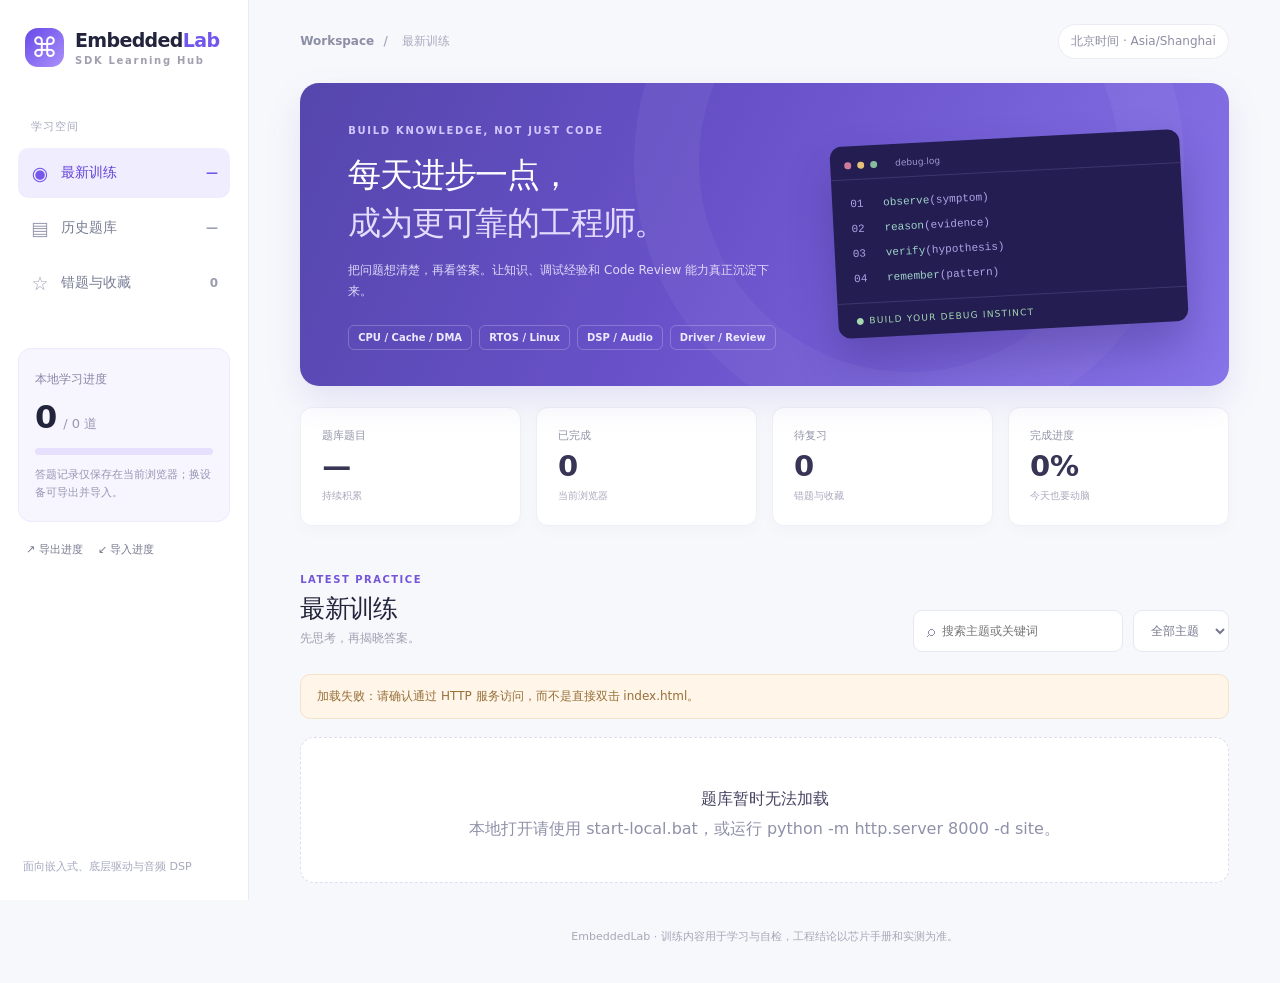
==== site/index.html @ 9aa1ef5d "feat: add interactive SDK practice website and 21 archived questions" ====
<!doctype html>
<html lang="zh-CN">
<head>
  <meta charset="utf-8">
  <meta name="viewport" content="width=device-width, initial-scale=1">
  <meta name="theme-color" content="#f8f9fd">
  <meta name="description" content="嵌入式 SDK 每日训练：知识问答、Code Review、选择题、填空题与历史复习。">
  <title>Embedded SDK Learning Hub</title>
  <link rel="stylesheet" href="./styles.css">
  <script defer src="./app.js"></script>
</head>
<body>
 <div class="layout">
  <aside class="sidebar">
   <div class="brand"><span class="brand-icon">⌘</span><div><strong>Embedded<span>Lab</span></strong><small>SDK Learning Hub</small></div></div>
   <div class="sidebar-label">学习空间</div>
   <nav aria-label="学习导航">
    <button class="nav active" data-view="latest"><span class="nav-ico">◉</span> 最新训练 <span class="nav-meta" id="latest-count">—</span></button>
    <button class="nav" data-view="all"><span class="nav-ico">▤</span> 历史题库 <span class="nav-meta" id="all-count">—</span></button>
    <button class="nav" data-view="wrong"><span class="nav-ico">☆</span> 错题与收藏 <span class="nav-meta" id="wrong-count">0</span></button>
   </nav>
   <div class="side-card"><span class="subtle">本地学习进度</span><div class="side-numbers"><strong id="side-done">0</strong><span id="side-total">/ 0 道</span></div><div class="meter"><span id="side-meter"></span></div><p>答题记录仅保存在当前浏览器；换设备可导出并导入。</p></div>
   <div class="sidebar-actions"><button class="quiet" id="export-btn">↗ 导出进度</button><button class="quiet" id="import-btn">↙ 导入进度</button><input hidden id="import-file" type="file" accept="application/json,.json"></div>
   <div class="side-footer">面向嵌入式、底层驱动与音频 DSP</div>
  </aside>
  <main class="main">
   <header class="topbar"><span class="crumb">Workspace <span>/</span> <span id="breadcrumb">最新训练</span></span><span class="tz-pill">北京时间 · Asia/Shanghai</span></header>
   <section class="hero"><div class="hero-body"><span class="eyebrow">BUILD KNOWLEDGE, NOT JUST CODE</span><h1>每天进步一点，<br><em>成为更可靠的工程师。</em></h1><p>把问题想清楚，再看答案。让知识、调试经验和 Code Review 能力真正沉淀下来。</p><div class="hero-pills"><span>CPU / Cache / DMA</span><span>RTOS / Linux</span><span>DSP / Audio</span><span>Driver / Review</span></div></div><div class="hero-art" aria-hidden="true"><div class="art-window"><div class="art-head"><i></i><i></i><i></i><span>debug.log</span></div><div class="art-lines"><span>01&nbsp;&nbsp; <b>observe</b>(symptom)</span><span>02&nbsp;&nbsp; <b>reason</b>(evidence)</span><span>03&nbsp;&nbsp; <b>verify</b>(hypothesis)</span><span>04&nbsp;&nbsp; <b>remember</b>(pattern)</span></div><div class="art-success">● BUILD YOUR DEBUG INSTINCT</div></div></div></section>
   <section class="stats"><div class="stat"><small>题库题目</small><strong id="stat-total">—</strong><span>持续积累</span></div><div class="stat"><small>已完成</small><strong id="stat-done">0</strong><span>当前浏览器</span></div><div class="stat"><small>待复习</small><strong id="stat-wrong">0</strong><span>错题与收藏</span></div><div class="stat"><small>完成进度</small><strong id="stat-percent">0%</strong><span>今天也要动脑</span></div></section>
   <section class="content">
    <div class="section-head"><div><span class="section-kicker" id="section-kicker">LATEST PRACTICE</span><h2 id="section-title">最新训练</h2><p id="section-caption">先思考，再揭晓答案。</p></div><div class="filter-row"><label class="search"><span>⌕</span><input type="search" id="search" placeholder="搜索主题或关键词" autocomplete="off"></label><select id="topic-filter" aria-label="按主题筛选"><option value="">全部主题</option></select></div></div>
    <div class="notice" id="notice" role="status" hidden></div>
    <div id="question-list" aria-live="polite"><p class="loading">正在加载题库……</p></div>
   </section>
   <footer>EmbeddedLab · 训练内容用于学习与自检，工程结论以芯片手册和实测为准。</footer>
  </main>
 </div>
</body>
</html>
---- site/styles.css ----
:root{font-family:Inter,"Microsoft YaHei","PingFang SC",system-ui,-apple-system,sans-serif;color:#22243b;background:#f7f8fc;font-synthesis:none}*{box-sizing:border-box}body{margin:0}button,input,textarea,select{font:inherit}button{cursor:pointer}button:focus-visible,input:focus-visible,textarea:focus-visible,select:focus-visible{outline:3px solid #a89bff;outline-offset:2px}.layout{display:grid;grid-template-columns:249px minmax(0,1fr);min-height:100vh}.sidebar{background:#fff;border-right:1px solid #e9eaf3;min-height:100vh;padding:28px 18px 24px;position:sticky;top:0;align-self:start;max-height:100vh;display:flex;flex-direction:column;overflow-y:auto}.brand{display:flex;gap:11px;align-items:center;margin-bottom:52px;padding:0 7px}.brand-icon{display:grid;place-items:center;width:39px;height:39px;color:#fff;border-radius:13px;background:linear-gradient(135deg,#6749e7,#ab91fc);font-size:27px}.brand strong{font-size:19px;letter-spacing:-.65px}.brand strong span{color:#7357ed}.brand small{display:block;font-size:10px;font-weight:700;letter-spacing:1.7px;color:#a1a0af;margin-top:4px}.sidebar-label{margin:0 13px 14px;font-size:11px;color:#a5a8bb;letter-spacing:1.1px;font-weight:800}.sidebar nav{display:grid;gap:5px}.nav{width:100%;display:flex;align-items:center;gap:11px;background:transparent;border:0;text-align:left;color:#777d95;font-weight:650;font-size:14px;padding:14px 12px;border-radius:10px}.nav-ico{width:20px;font-size:19px;color:#9b9db3;text-align:center}.nav-meta{margin-left:auto;font-size:12px;color:#9a9db0}.nav:hover{background:#f8f6ff}.nav.active{background:#f0edff;color:#6243d9}.nav.active .nav-ico,.nav.active .nav-meta{color:#7658e8}.side-card{margin-top:40px;background:#f7f6ff;padding:19px 16px;border-radius:13px;border:1px solid #eee9ff}.subtle{font-size:12px;color:#8a85a5;font-weight:650}.side-numbers{display:flex;gap:6px;align-items:baseline;margin:9px 0}.side-numbers strong{font-size:32px;line-height:1.3}.side-numbers span{font-size:13px;color:#9996b2}.meter{height:7px;border-radius:5px;background:#e6e0fe;overflow:hidden}.meter span{display:block;width:0;height:100%;border-radius:5px;background:#795aef;transition:width .3s}.side-card p{font-size:11px;line-height:1.65;color:#9794b2;margin-bottom:0}.sidebar-actions{display:flex;gap:7px;flex-wrap:wrap;margin:14px 4px}.quiet{background:none;border:0;padding:6px 4px;color:#77788f;font-size:11px}.quiet:hover{color:#674adf}.side-footer{margin-top:auto;padding:18px 5px 0;font-size:11px;line-height:1.6;color:#a5a8bd}.main{max-width:1480px;width:100%;margin:0 auto;padding:0 clamp(20px,4vw,66px) 24px}.topbar{height:83px;display:flex;align-items:center;justify-content:space-between}.crumb{color:#8b8ea4;font-size:12px;font-weight:650}.crumb span{margin:0 5px;color:#aaa9be}.tz-pill{font-size:12px;background:white;border:1px solid #edecf4;padding:8px 12px;border-radius:30px;color:#8d8da3}.hero{border-radius:19px;display:flex;min-height:263px;background:linear-gradient(115deg,#5546ac 0%,#6952ca 45%,#8874e9 100%);overflow:hidden;position:relative;box-shadow:0 15px 35px rgba(99,77,191,.13)}.hero:before{content:"";position:absolute;width:420px;height:420px;border-radius:50%;border:65px solid rgba(255,255,255,.045);right:45px;top:-196px}.hero-body{position:relative;z-index:1;padding:36px clamp(26px,4vw,48px);max-width:700px;flex:1}.eyebrow{font-size:10px;letter-spacing:1.7px;font-weight:800;color:#d2c8ff}.hero h1{font-weight:780;letter-spacing:-1.2px;color:#fff;font-size:clamp(24px,2.6vw,37px);line-height:1.45;margin:13px 0 12px}.hero h1 em{font-style:normal;color:#e4dcff}.hero p{color:#e0dafa;font-size:12px;line-height:1.8;margin:0}.hero-pills{display:flex;gap:7px;flex-wrap:wrap;margin-top:22px}.hero-pills span{border:1px solid rgba(255,255,255,.22);border-radius:6px;color:#eceaff;padding:6px 9px;font-size:10px;font-weight:700}.hero-art{width:350px;flex-shrink:0;display:flex;align-items:center;margin-right:45px;position:relative}.art-window{background:#231d51;color:#b1a4e9;width:100%;border-radius:12px;box-shadow:0 25px 45px #30216650;transform:rotate(-3deg)}.art-head{padding:14px 14px 9px;border-bottom:1px solid #40346f;display:flex;gap:6px;align-items:center}.art-head i{width:7px;height:7px;border-radius:100%;background:#ce7c99}.art-head i:nth-child(2){background:#e4c078}.art-head i:nth-child(3){background:#87bb9b}.art-head span{font-size:9px;margin-left:12px;color:#a195ce}.art-lines{display:grid;gap:13px;font-family:ui-monospace,SFMono-Regular,Consolas,monospace;font-size:11px;padding:18px}.art-lines b{color:#9fd3c8;font-weight:500}.art-success{border-top:1px solid #40346f;padding:12px 18px;color:#a5d9b0;font-size:9px;letter-spacing:1.2px}.stats{display:grid;grid-template-columns:repeat(4,1fr);gap:15px;margin:21px 0 42px}.stat{background:#fff;border:1px solid #efeff6;border-radius:12px;display:flex;flex-direction:column;padding:20px 21px;min-height:119px;box-shadow:0 5px 16px rgba(46,43,100,.025)}.stat small{font-weight:700;color:#9395a8;font-size:11px}.stat strong{font-size:29px;line-height:1.25;color:#373455;margin:5px 0}.stat span{font-size:10px;color:#aba9bd}.section-head{display:flex;justify-content:space-between;align-items:flex-end;gap:20px;margin-bottom:22px}.section-kicker{color:#7455d8;font-weight:800;letter-spacing:1.5px;font-size:10px}.section-head h2{font-size:25px;letter-spacing:-.6px;margin:5px 0}.section-head p{font-size:12px;color:#a0a1b2;margin:5px 0}.filter-row{display:flex;gap:10px;flex-wrap:wrap}.search{display:flex;align-items:center;gap:7px;background:#fff;border:1px solid #e7e8f2;padding:0 13px;border-radius:9px;color:#8d8ba8;min-width:210px}.search input{border:0;padding:12px 0;background:transparent;width:160px;font-size:12px;outline:none}.filter-row select{background:#fff;border:1px solid #e7e8f2;padding:12px 13px;border-radius:9px;color:#77788f;font-size:12px;max-width:160px}.batch{margin:0 0 32px}.batch-title{display:flex;align-items:baseline;gap:12px;margin:0 0 14px}.batch-title h3{font-size:15px;margin:0;color:#44415f}.batch-title span{font-size:11px;color:#a0a1b7}.q-card{background:#fff;border:1px solid #ececf4;border-radius:13px;margin-bottom:13px;overflow:hidden;box-shadow:0 6px 20px rgba(58,48,95,.025)}.q-card-inner{padding:22px 25px}.q-heading{display:flex;align-items:center;gap:7px;flex-wrap:wrap}.tag{border-radius:5px;padding:5px 8px;background:#f0ebff;color:#6b4cda;font-size:10px;font-weight:750}.tag.review{background:#e6f5ed;color:#348966}.tag.choice{background:#e7f0fd;color:#326aba}.tag.fill{background:#fff0df;color:#bc7432}.difficulty{font-size:10px;color:#a4a3b6;margin-left:4px}.q-heading .fav-btn{margin-left:auto;border:1px solid transparent;background:none;color:#aaa9be;font-size:21px;padding:0 5px}.q-heading .fav-btn.active{color:#d1a039}.q-card h4{font-size:17px;letter-spacing:-.3px;margin:13px 0 10px;color:#34324e}.question-text{white-space:pre-line;color:#65667e;font-size:13px;line-height:1.85;margin:0 0 12px}.code{margin:13px 0 16px;background:#26233b;color:#f2efff;border-radius:9px;padding:15px 17px;font-family:ui-monospace,Consolas,monospace;line-height:1.75;white-space:pre-wrap;overflow-wrap:anywhere;font-size:12px;overflow:auto}.answers{display:grid;gap:9px;margin-top:16px}.option{display:flex;gap:11px;align-items:flex-start;border:1px solid #ebeaf5;border-radius:9px;padding:12px 13px;font-size:13px;color:#56576a;cursor:pointer}.option:has(input:checked){border-color:#a494ee;background:#f8f6ff}.option input{accent-color:#7050e3;margin-top:2px}.fill-input,.draft-area{border:1px solid #e4e4f0;border-radius:9px;background:#fff;width:100%;padding:13px;font-size:13px;color:#34324e}.draft-area{min-height:85px;resize:vertical}.q-actions{display:flex;gap:10px;flex-wrap:wrap;align-items:center;margin-top:17px}.btn{border:0;border-radius:8px;background:#7253e6;color:white;font-size:12px;font-weight:750;padding:10px 16px}.btn:hover{background:#6140dc}.btn.secondary{background:#f1effe;color:#7555d8}.btn.secondary:hover{background:#e7e1ff}.btn.outline{background:white;color:#7c7d95;border:1px solid #e2e2ee}.feedback{font-size:12px;font-weight:700;color:#966d29;margin-top:12px}.feedback.good{color:#268458}.answer-panel{margin:0 25px 22px;border-top:1px dashed #e4e0f2;padding-top:20px}.answer-panel h5{font-size:12px;color:#694bd1;letter-spacing:.2px;margin:0 0 9px}.answer-panel p{font-size:13px;line-height:1.95;white-space:pre-line;color:#454660}.diagnostic{background:#f6f4ff;border-left:3px solid #9d85ed;padding:11px 14px;border-radius:4px;margin-top:12px;font-size:12px;line-height:1.8;color:#6d6595}.empty{text-align:center;background:white;border-radius:14px;border:1px dashed #dedcf0;padding:42px 16px;color:#8f91a8}.empty strong{display:block;color:#474563;font-size:16px;margin:9px}.notice{border-radius:10px;background:#fff5e9;color:#977038;border:1px solid #f4e2c9;padding:13px 16px;font-size:12px;margin-bottom:18px}.loading{color:#9698aa;padding:25px}.done-dot{display:inline-flex;font-size:10px;color:#3d9c75;background:#eaf7f1;border-radius:5px;padding:5px 8px;font-weight:800}.footer-note{font-size:11px;color:#aaaabb}footer{text-align:center;color:#a7a7b7;font-size:11px;margin:46px 0 15px}@media (max-width:1040px){.hero-art{width:255px;margin-right:23px}.art-lines{font-size:9px}.stats{gap:10px}.stat{padding:18px 12px}}@media (max-width:800px){.layout{grid-template-columns:minmax(0,1fr)}.sidebar{position:relative;min-height:0;max-height:none;padding:16px 18px;display:block}.brand{margin:0 0 15px}.sidebar-label,.side-card,.side-footer,.sidebar-actions{display:none}.sidebar nav{display:flex;gap:7px}.nav{width:auto;flex:1;white-space:nowrap;padding:11px 7px;font-size:12px;justify-content:center;gap:5px}.nav-ico{font-size:16px;width:auto}.main{padding:0 16px}.topbar{height:57px}.hero-art{display:none}.hero{min-height:0}.hero-body{padding:27px}.hero h1{font-size:26px}.stats{margin:16px 0 32px;grid-template-columns:repeat(2,1fr)}.section-head{align-items:stretch;flex-direction:column}.filter-row{width:100%}.search{flex:1}.search input{width:100%}.q-card-inner{padding:18px}.answer-panel{margin:0 18px 18px}}@media (prefers-reduced-motion:reduce){*,*:before,*:after{transition:none!important}}
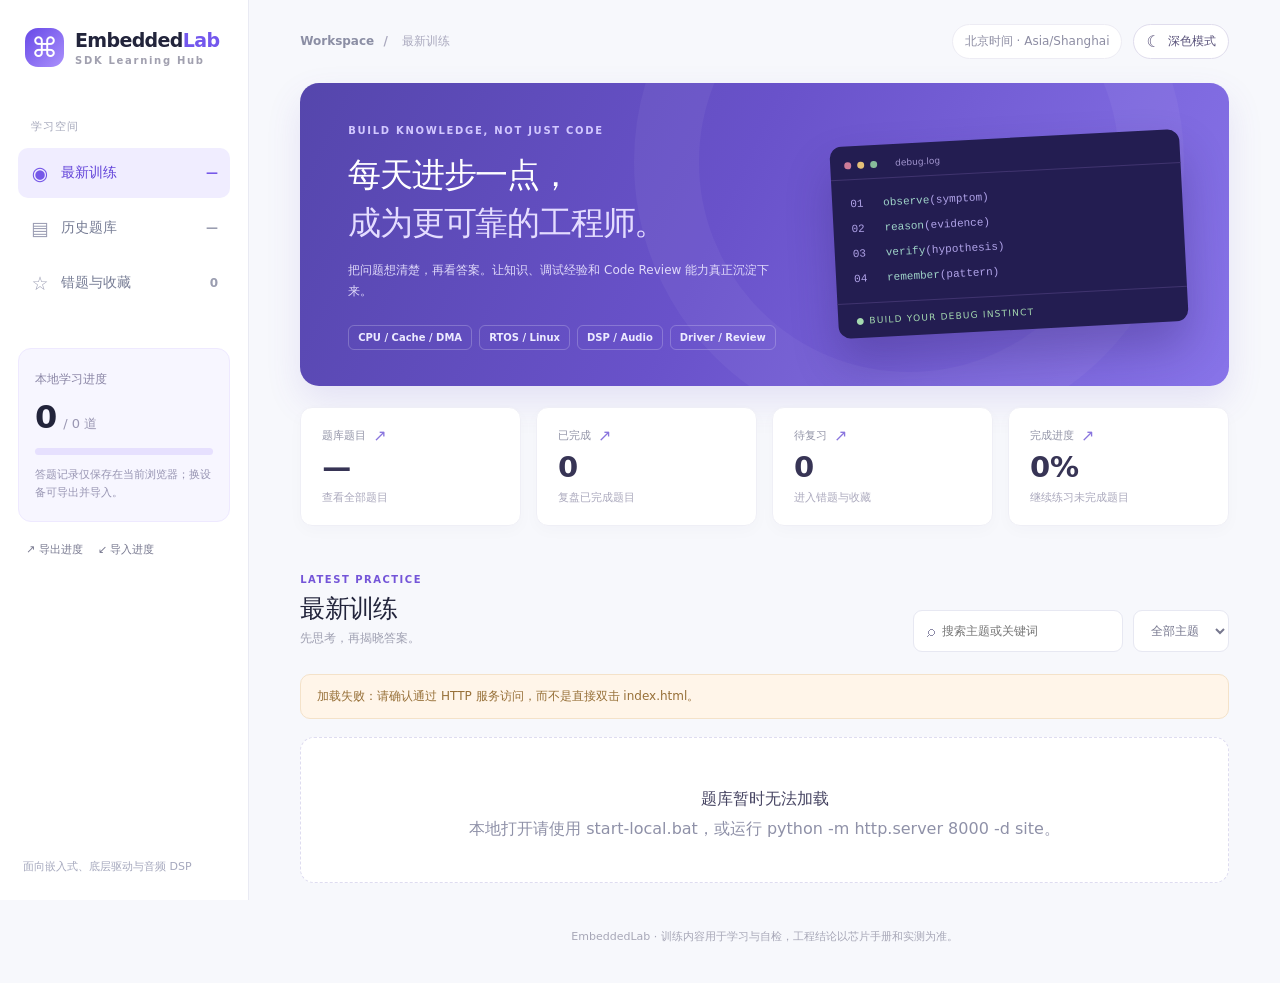
==== commit 404e938d: "feat: clickable stats, dashboard filters, persistent dark mode, CI smoke test" ====
--- a/site/index.html
+++ b/site/index.html
@@ -6,8 +6,9 @@
   <meta name="theme-color" content="#f8f9fd">
   <meta name="description" content="嵌入式 SDK 每日训练：知识问答、Code Review、选择题、填空题与历史复习。">
   <title>Embedded SDK Learning Hub</title>
-  <link rel="stylesheet" href="./styles.css">
-  <script defer src="./app.js"></script>
+  <script>try { if (localStorage.getItem('embeddedlab:theme:v1') === 'dark') document.documentElement.dataset.theme = 'dark'; } catch (_) {}</script>
+  <link rel="stylesheet" href="./styles.css?v=2">
+  <script defer src="./app.js?v=2"></script>
 </head>
 <body>
  <div class="layout">
@@ -24,9 +25,18 @@
    <div class="side-footer">面向嵌入式、底层驱动与音频 DSP</div>
   </aside>
   <main class="main">
-   <header class="topbar"><span class="crumb">Workspace <span>/</span> <span id="breadcrumb">最新训练</span></span><span class="tz-pill">北京时间 · Asia/Shanghai</span></header>
+   <header class="topbar">
+    <span class="crumb">Workspace <span>/</span> <span id="breadcrumb">最新训练</span></span>
+    <div class="topbar-actions"><span class="tz-pill">北京时间 · Asia/Shanghai</span>
+    <button type="button" class="theme-toggle" id="theme-toggle" aria-label="切换到深色主题" aria-pressed="false"><span aria-hidden="true">☾</span><span>深色模式</span></button></div>
+   </header>
    <section class="hero"><div class="hero-body"><span class="eyebrow">BUILD KNOWLEDGE, NOT JUST CODE</span><h1>每天进步一点，<br><em>成为更可靠的工程师。</em></h1><p>把问题想清楚，再看答案。让知识、调试经验和 Code Review 能力真正沉淀下来。</p><div class="hero-pills"><span>CPU / Cache / DMA</span><span>RTOS / Linux</span><span>DSP / Audio</span><span>Driver / Review</span></div></div><div class="hero-art" aria-hidden="true"><div class="art-window"><div class="art-head"><i></i><i></i><i></i><span>debug.log</span></div><div class="art-lines"><span>01&nbsp;&nbsp; <b>observe</b>(symptom)</span><span>02&nbsp;&nbsp; <b>reason</b>(evidence)</span><span>03&nbsp;&nbsp; <b>verify</b>(hypothesis)</span><span>04&nbsp;&nbsp; <b>remember</b>(pattern)</span></div><div class="art-success">● BUILD YOUR DEBUG INSTINCT</div></div></div></section>
-   <section class="stats"><div class="stat"><small>题库题目</small><strong id="stat-total">—</strong><span>持续积累</span></div><div class="stat"><small>已完成</small><strong id="stat-done">0</strong><span>当前浏览器</span></div><div class="stat"><small>待复习</small><strong id="stat-wrong">0</strong><span>错题与收藏</span></div><div class="stat"><small>完成进度</small><strong id="stat-percent">0%</strong><span>今天也要动脑</span></div></section>
+   <section class="stats" aria-label="学习统计与快捷入口">
+    <button type="button" class="stat stat-button" data-stat="all" aria-label="查看全部题目" aria-pressed="false"><span class="stat-top"><small>题库题目</small><span class="stat-arrow" aria-hidden="true">↗</span></span><strong id="stat-total">—</strong><span class="stat-hint">查看全部题目</span></button>
+    <button type="button" class="stat stat-button" data-stat="completed" aria-label="查看已完成题目" aria-pressed="false"><span class="stat-top"><small>已完成</small><span class="stat-arrow" aria-hidden="true">↗</span></span><strong id="stat-done">0</strong><span class="stat-hint">复盘已完成题目</span></button>
+    <button type="button" class="stat stat-button" data-stat="wrong" aria-label="查看错题与收藏" aria-pressed="false"><span class="stat-top"><small>待复习</small><span class="stat-arrow" aria-hidden="true">↗</span></span><strong id="stat-wrong">0</strong><span class="stat-hint">进入错题与收藏</span></button>
+    <button type="button" class="stat stat-button" data-stat="incomplete" aria-label="查看尚未完成的题目" aria-pressed="false"><span class="stat-top"><small>完成进度</small><span class="stat-arrow" aria-hidden="true">↗</span></span><strong id="stat-percent">0%</strong><span class="stat-hint">继续练习未完成题目</span></button>
+   </section>
    <section class="content">
     <div class="section-head"><div><span class="section-kicker" id="section-kicker">LATEST PRACTICE</span><h2 id="section-title">最新训练</h2><p id="section-caption">先思考，再揭晓答案。</p></div><div class="filter-row"><label class="search"><span>⌕</span><input type="search" id="search" placeholder="搜索主题或关键词" autocomplete="off"></label><select id="topic-filter" aria-label="按主题筛选"><option value="">全部主题</option></select></div></div>
     <div class="notice" id="notice" role="status" hidden></div>
--- a/site/styles.css
+++ b/site/styles.css
@@ -1 +1,73 @@
 :root{font-family:Inter,"Microsoft YaHei","PingFang SC",system-ui,-apple-system,sans-serif;color:#22243b;background:#f7f8fc;font-synthesis:none}*{box-sizing:border-box}body{margin:0}button,input,textarea,select{font:inherit}button{cursor:pointer}button:focus-visible,input:focus-visible,textarea:focus-visible,select:focus-visible{outline:3px solid #a89bff;outline-offset:2px}.layout{display:grid;grid-template-columns:249px minmax(0,1fr);min-height:100vh}.sidebar{background:#fff;border-right:1px solid #e9eaf3;min-height:100vh;padding:28px 18px 24px;position:sticky;top:0;align-self:start;max-height:100vh;display:flex;flex-direction:column;overflow-y:auto}.brand{display:flex;gap:11px;align-items:center;margin-bottom:52px;padding:0 7px}.brand-icon{display:grid;place-items:center;width:39px;height:39px;color:#fff;border-radius:13px;background:linear-gradient(135deg,#6749e7,#ab91fc);font-size:27px}.brand strong{font-size:19px;letter-spacing:-.65px}.brand strong span{color:#7357ed}.brand small{display:block;font-size:10px;font-weight:700;letter-spacing:1.7px;color:#a1a0af;margin-top:4px}.sidebar-label{margin:0 13px 14px;font-size:11px;color:#a5a8bb;letter-spacing:1.1px;font-weight:800}.sidebar nav{display:grid;gap:5px}.nav{width:100%;display:flex;align-items:center;gap:11px;background:transparent;border:0;text-align:left;color:#777d95;font-weight:650;font-size:14px;padding:14px 12px;border-radius:10px}.nav-ico{width:20px;font-size:19px;color:#9b9db3;text-align:center}.nav-meta{margin-left:auto;font-size:12px;color:#9a9db0}.nav:hover{background:#f8f6ff}.nav.active{background:#f0edff;color:#6243d9}.nav.active .nav-ico,.nav.active .nav-meta{color:#7658e8}.side-card{margin-top:40px;background:#f7f6ff;padding:19px 16px;border-radius:13px;border:1px solid #eee9ff}.subtle{font-size:12px;color:#8a85a5;font-weight:650}.side-numbers{display:flex;gap:6px;align-items:baseline;margin:9px 0}.side-numbers strong{font-size:32px;line-height:1.3}.side-numbers span{font-size:13px;color:#9996b2}.meter{height:7px;border-radius:5px;background:#e6e0fe;overflow:hidden}.meter span{display:block;width:0;height:100%;border-radius:5px;background:#795aef;transition:width .3s}.side-card p{font-size:11px;line-height:1.65;color:#9794b2;margin-bottom:0}.sidebar-actions{display:flex;gap:7px;flex-wrap:wrap;margin:14px 4px}.quiet{background:none;border:0;padding:6px 4px;color:#77788f;font-size:11px}.quiet:hover{color:#674adf}.side-footer{margin-top:auto;padding:18px 5px 0;font-size:11px;line-height:1.6;color:#a5a8bd}.main{max-width:1480px;width:100%;margin:0 auto;padding:0 clamp(20px,4vw,66px) 24px}.topbar{height:83px;display:flex;align-items:center;justify-content:space-between}.crumb{color:#8b8ea4;font-size:12px;font-weight:650}.crumb span{margin:0 5px;color:#aaa9be}.tz-pill{font-size:12px;background:white;border:1px solid #edecf4;padding:8px 12px;border-radius:30px;color:#8d8da3}.hero{border-radius:19px;display:flex;min-height:263px;background:linear-gradient(115deg,#5546ac 0%,#6952ca 45%,#8874e9 100%);overflow:hidden;position:relative;box-shadow:0 15px 35px rgba(99,77,191,.13)}.hero:before{content:"";position:absolute;width:420px;height:420px;border-radius:50%;border:65px solid rgba(255,255,255,.045);right:45px;top:-196px}.hero-body{position:relative;z-index:1;padding:36px clamp(26px,4vw,48px);max-width:700px;flex:1}.eyebrow{font-size:10px;letter-spacing:1.7px;font-weight:800;color:#d2c8ff}.hero h1{font-weight:780;letter-spacing:-1.2px;color:#fff;font-size:clamp(24px,2.6vw,37px);line-height:1.45;margin:13px 0 12px}.hero h1 em{font-style:normal;color:#e4dcff}.hero p{color:#e0dafa;font-size:12px;line-height:1.8;margin:0}.hero-pills{display:flex;gap:7px;flex-wrap:wrap;margin-top:22px}.hero-pills span{border:1px solid rgba(255,255,255,.22);border-radius:6px;color:#eceaff;padding:6px 9px;font-size:10px;font-weight:700}.hero-art{width:350px;flex-shrink:0;display:flex;align-items:center;margin-right:45px;position:relative}.art-window{background:#231d51;color:#b1a4e9;width:100%;border-radius:12px;box-shadow:0 25px 45px #30216650;transform:rotate(-3deg)}.art-head{padding:14px 14px 9px;border-bottom:1px solid #40346f;display:flex;gap:6px;align-items:center}.art-head i{width:7px;height:7px;border-radius:100%;background:#ce7c99}.art-head i:nth-child(2){background:#e4c078}.art-head i:nth-child(3){background:#87bb9b}.art-head span{font-size:9px;margin-left:12px;color:#a195ce}.art-lines{display:grid;gap:13px;font-family:ui-monospace,SFMono-Regular,Consolas,monospace;font-size:11px;padding:18px}.art-lines b{color:#9fd3c8;font-weight:500}.art-success{border-top:1px solid #40346f;padding:12px 18px;color:#a5d9b0;font-size:9px;letter-spacing:1.2px}.stats{display:grid;grid-template-columns:repeat(4,1fr);gap:15px;margin:21px 0 42px}.stat{background:#fff;border:1px solid #efeff6;border-radius:12px;display:flex;flex-direction:column;padding:20px 21px;min-height:119px;box-shadow:0 5px 16px rgba(46,43,100,.025)}.stat small{font-weight:700;color:#9395a8;font-size:11px}.stat strong{font-size:29px;line-height:1.25;color:#373455;margin:5px 0}.stat span{font-size:10px;color:#aba9bd}.section-head{display:flex;justify-content:space-between;align-items:flex-end;gap:20px;margin-bottom:22px}.section-kicker{color:#7455d8;font-weight:800;letter-spacing:1.5px;font-size:10px}.section-head h2{font-size:25px;letter-spacing:-.6px;margin:5px 0}.section-head p{font-size:12px;color:#a0a1b2;margin:5px 0}.filter-row{display:flex;gap:10px;flex-wrap:wrap}.search{display:flex;align-items:center;gap:7px;background:#fff;border:1px solid #e7e8f2;padding:0 13px;border-radius:9px;color:#8d8ba8;min-width:210px}.search input{border:0;padding:12px 0;background:transparent;width:160px;font-size:12px;outline:none}.filter-row select{background:#fff;border:1px solid #e7e8f2;padding:12px 13px;border-radius:9px;color:#77788f;font-size:12px;max-width:160px}.batch{margin:0 0 32px}.batch-title{display:flex;align-items:baseline;gap:12px;margin:0 0 14px}.batch-title h3{font-size:15px;margin:0;color:#44415f}.batch-title span{font-size:11px;color:#a0a1b7}.q-card{background:#fff;border:1px solid #ececf4;border-radius:13px;margin-bottom:13px;overflow:hidden;box-shadow:0 6px 20px rgba(58,48,95,.025)}.q-card-inner{padding:22px 25px}.q-heading{display:flex;align-items:center;gap:7px;flex-wrap:wrap}.tag{border-radius:5px;padding:5px 8px;background:#f0ebff;color:#6b4cda;font-size:10px;font-weight:750}.tag.review{background:#e6f5ed;color:#348966}.tag.choice{background:#e7f0fd;color:#326aba}.tag.fill{background:#fff0df;color:#bc7432}.difficulty{font-size:10px;color:#a4a3b6;margin-left:4px}.q-heading .fav-btn{margin-left:auto;border:1px solid transparent;background:none;color:#aaa9be;font-size:21px;padding:0 5px}.q-heading .fav-btn.active{color:#d1a039}.q-card h4{font-size:17px;letter-spacing:-.3px;margin:13px 0 10px;color:#34324e}.question-text{white-space:pre-line;color:#65667e;font-size:13px;line-height:1.85;margin:0 0 12px}.code{margin:13px 0 16px;background:#26233b;color:#f2efff;border-radius:9px;padding:15px 17px;font-family:ui-monospace,Consolas,monospace;line-height:1.75;white-space:pre-wrap;overflow-wrap:anywhere;font-size:12px;overflow:auto}.answers{display:grid;gap:9px;margin-top:16px}.option{display:flex;gap:11px;align-items:flex-start;border:1px solid #ebeaf5;border-radius:9px;padding:12px 13px;font-size:13px;color:#56576a;cursor:pointer}.option:has(input:checked){border-color:#a494ee;background:#f8f6ff}.option input{accent-color:#7050e3;margin-top:2px}.fill-input,.draft-area{border:1px solid #e4e4f0;border-radius:9px;background:#fff;width:100%;padding:13px;font-size:13px;color:#34324e}.draft-area{min-height:85px;resize:vertical}.q-actions{display:flex;gap:10px;flex-wrap:wrap;align-items:center;margin-top:17px}.btn{border:0;border-radius:8px;background:#7253e6;color:white;font-size:12px;font-weight:750;padding:10px 16px}.btn:hover{background:#6140dc}.btn.secondary{background:#f1effe;color:#7555d8}.btn.secondary:hover{background:#e7e1ff}.btn.outline{background:white;color:#7c7d95;border:1px solid #e2e2ee}.feedback{font-size:12px;font-weight:700;color:#966d29;margin-top:12px}.feedback.good{color:#268458}.answer-panel{margin:0 25px 22px;border-top:1px dashed #e4e0f2;padding-top:20px}.answer-panel h5{font-size:12px;color:#694bd1;letter-spacing:.2px;margin:0 0 9px}.answer-panel p{font-size:13px;line-height:1.95;white-space:pre-line;color:#454660}.diagnostic{background:#f6f4ff;border-left:3px solid #9d85ed;padding:11px 14px;border-radius:4px;margin-top:12px;font-size:12px;line-height:1.8;color:#6d6595}.empty{text-align:center;background:white;border-radius:14px;border:1px dashed #dedcf0;padding:42px 16px;color:#8f91a8}.empty strong{display:block;color:#474563;font-size:16px;margin:9px}.notice{border-radius:10px;background:#fff5e9;color:#977038;border:1px solid #f4e2c9;padding:13px 16px;font-size:12px;margin-bottom:18px}.loading{color:#9698aa;padding:25px}.done-dot{display:inline-flex;font-size:10px;color:#3d9c75;background:#eaf7f1;border-radius:5px;padding:5px 8px;font-weight:800}.footer-note{font-size:11px;color:#aaaabb}footer{text-align:center;color:#a7a7b7;font-size:11px;margin:46px 0 15px}@media (max-width:1040px){.hero-art{width:255px;margin-right:23px}.art-lines{font-size:9px}.stats{gap:10px}.stat{padding:18px 12px}}@media (max-width:800px){.layout{grid-template-columns:minmax(0,1fr)}.sidebar{position:relative;min-height:0;max-height:none;padding:16px 18px;display:block}.brand{margin:0 0 15px}.sidebar-label,.side-card,.side-footer,.sidebar-actions{display:none}.sidebar nav{display:flex;gap:7px}.nav{width:auto;flex:1;white-space:nowrap;padding:11px 7px;font-size:12px;justify-content:center;gap:5px}.nav-ico{font-size:16px;width:auto}.main{padding:0 16px}.topbar{height:57px}.hero-art{display:none}.hero{min-height:0}.hero-body{padding:27px}.hero h1{font-size:26px}.stats{margin:16px 0 32px;grid-template-columns:repeat(2,1fr)}.section-head{align-items:stretch;flex-direction:column}.filter-row{width:100%}.search{flex:1}.search input{width:100%}.q-card-inner{padding:18px}.answer-panel{margin:0 18px 18px}}@media (prefers-reduced-motion:reduce){*,*:before,*:after{transition:none!important}}
+
+
+/* Interactive dashboard tiles + theme toggle */
+.stat-button{width:100%;text-align:left;color:inherit;cursor:pointer;position:relative;transition:border-color .16s,box-shadow .16s,transform .16s}
+.stat-button:hover{border-color:#b6a8f8;box-shadow:0 10px 25px rgba(105,80,180,.13);transform:translateY(-2px)}
+.stat-button:active{transform:translateY(0)}
+.stat-button.active{border-color:#8064f1;box-shadow:0 0 0 2px rgba(128,100,241,.1)}
+.stat-top{display:flex;align-items:center;justify-content:space-between;gap:7px}.stat-top small{font-size:11px}
+.stat-arrow{font-size:16px!important;color:#8975de!important;line-height:1}.stat-hint{font-size:11px!important}
+.section-head{scroll-margin-top:24px}.topbar-actions{display:flex;align-items:center;gap:11px}
+.theme-toggle{display:inline-flex;align-items:center;gap:7px;border:1px solid #e0dded;background:#fff;color:#5a537b;border-radius:20px;padding:8px 12px;font-size:12px;font-weight:750;white-space:nowrap;transition:background .15s,border-color .15s}
+.theme-toggle:hover{background:#f0ebff;border-color:#aa98ff}
+.theme-toggle span:first-child{font-size:16px;line-height:12px}
+@media(max-width:500px){.topbar-actions{gap:5px}.tz-pill{display:none}.theme-toggle{padding:7px 10px}.stat-button{min-height:112px}}
+
+/* Dark palette: cards, navigation, form controls and answer area remain legible */
+:root[data-theme="dark"]{color-scheme:dark;background:#111421;color:#e6e7f5}
+:root[data-theme="dark"] body{background:#111421;color:#e6e7f5}
+:root[data-theme="dark"] .sidebar{background:#171a2b;border-color:#30334a}
+:root[data-theme="dark"] .main{color:#e6e7f5}
+:root[data-theme="dark"] .brand strong{color:#f1efff}
+:root[data-theme="dark"] .brand small,:root[data-theme="dark"] .sidebar-label,:root[data-theme="dark"] .side-footer{color:#9ea5bf}
+:root[data-theme="dark"] .nav{color:#abb3cd}
+:root[data-theme="dark"] .nav-ico,:root[data-theme="dark"] .nav-meta{color:#a3abc4}
+:root[data-theme="dark"] .nav:hover{background:#282642}
+:root[data-theme="dark"] .nav.active{background:#373057;color:#ded4ff}
+:root[data-theme="dark"] .nav.active .nav-ico,:root[data-theme="dark"] .nav.active .nav-meta{color:#c3aaff}
+:root[data-theme="dark"] .side-card{background:#24253e;border-color:#383552}
+:root[data-theme="dark"] .subtle,:root[data-theme="dark"] .side-numbers span,:root[data-theme="dark"] .side-card p{color:#adb0ca}
+:root[data-theme="dark"] .side-numbers strong{color:#f4eeff}
+:root[data-theme="dark"] .meter{background:#3d365a}
+:root[data-theme="dark"] .quiet{color:#bac1db}
+:root[data-theme="dark"] .quiet:hover{color:#d3c5ff}
+:root[data-theme="dark"] .crumb,:root[data-theme="dark"] .crumb span{color:#aeb4cb}
+:root[data-theme="dark"] .tz-pill,:root[data-theme="dark"] .theme-toggle{background:#24273a;border-color:#3b4058;color:#dde2fa}
+:root[data-theme="dark"] .theme-toggle:hover{background:#363052;border-color:#9c86ff}
+:root[data-theme="dark"] .stat,:root[data-theme="dark"] .q-card,:root[data-theme="dark"] .empty{background:#1d2032;border-color:#35394f;box-shadow:0 8px 28px rgba(0,0,0,.12)}
+:root[data-theme="dark"] .stat-button:hover{border-color:#a99aff;box-shadow:0 12px 29px rgba(0,0,0,.3)}
+:root[data-theme="dark"] .stat-button.active{border-color:#ae92ff;box-shadow:0 0 0 2px rgba(155,136,255,.23)}
+:root[data-theme="dark"] .stat small,:root[data-theme="dark"] .stat span:not(.stat-arrow){color:#b0b5ce}
+:root[data-theme="dark"] .stat strong{color:#f2efff}
+:root[data-theme="dark"] .stat .stat-arrow{color:#bdadff!important}
+:root[data-theme="dark"] .section-head h2,:root[data-theme="dark"] .batch-title h3,:root[data-theme="dark"] .q-card h4,:root[data-theme="dark"] .empty strong{color:#f3efff}
+:root[data-theme="dark"] .section-head p,:root[data-theme="dark"] .batch-title span,:root[data-theme="dark"] .difficulty,:root[data-theme="dark"] .footer-note{color:#aeb5cf}
+:root[data-theme="dark"] .section-kicker{color:#bea7ff}
+:root[data-theme="dark"] .search,:root[data-theme="dark"] .filter-row select{background:#212538;color:#d8ddf0;border-color:#42455e}
+:root[data-theme="dark"] .search input,:root[data-theme="dark"] .filter-row select{color:#e9eaf5}
+:root[data-theme="dark"] input::placeholder,:root[data-theme="dark"] textarea::placeholder{color:#9299b4}
+:root[data-theme="dark"] .tag{background:#373050;color:#c9b7ff}
+:root[data-theme="dark"] .tag.review{background:#1e423e;color:#95ddbc}
+:root[data-theme="dark"] .tag.choice{background:#243d59;color:#a6d3ff}
+:root[data-theme="dark"] .tag.fill{background:#4b3a2b;color:#f4ca8a}
+:root[data-theme="dark"] .q-heading .fav-btn{color:#b7b7ce}
+:root[data-theme="dark"] .q-heading .fav-btn.active{color:#efc476}
+:root[data-theme="dark"] .question-text,:root[data-theme="dark"] .option,:root[data-theme="dark"] .answer-panel p{color:#c2c6dc}
+:root[data-theme="dark"] .option{border-color:#44475e}
+:root[data-theme="dark"] .option:has(input:checked){border-color:#9581e8;background:#322b4d}
+:root[data-theme="dark"] .fill-input,:root[data-theme="dark"] .draft-area{background:#191d2e;border-color:#44475d;color:#f0f0ff}
+:root[data-theme="dark"] .btn.secondary{background:#373053;color:#d4c4ff}
+:root[data-theme="dark"] .btn.secondary:hover{background:#463965}
+:root[data-theme="dark"] .btn.outline{background:#282a3f;color:#d0d4ef;border-color:#51516e}
+:root[data-theme="dark"] .btn.outline:hover{background:#34344e}
+:root[data-theme="dark"] .feedback{color:#f1c18c}
+:root[data-theme="dark"] .feedback.good{color:#82dcad}
+:root[data-theme="dark"] .answer-panel{border-color:#49445f}
+:root[data-theme="dark"] .answer-panel h5{color:#c8aeff}
+:root[data-theme="dark"] .diagnostic{background:#2b2942;border-color:#9f88e9;color:#c9c3e6}
+:root[data-theme="dark"] .notice{background:#423521;border-color:#665333;color:#ffe0aa}
+:root[data-theme="dark"] .empty{color:#b9bdd6}
+:root[data-theme="dark"] .done-dot{background:#1a4039;color:#93e4bc}
+:root[data-theme="dark"] footer{color:#a3a9c2}
+@media(prefers-reduced-motion:reduce){.stat-button,.theme-toggle{transition:none!important}}
